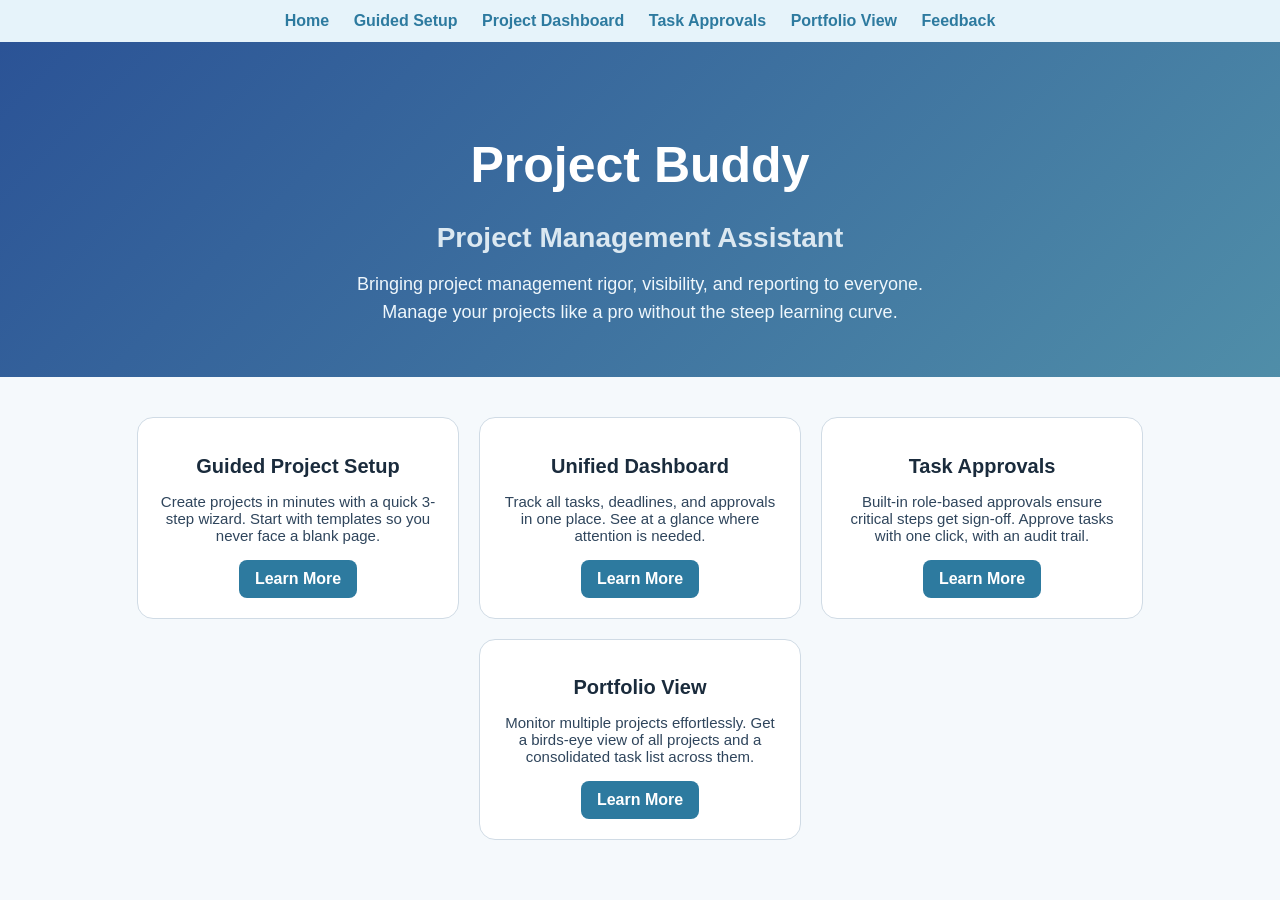
==== index.html @ eb144e1d "Add files via upload" ====
<!DOCTYPE html>
<html lang="en">
<head>
  <meta charset="UTF-8" />
  <meta name="viewport" content="width=device-width, initial-scale=1.0" />
  <title>Project Buddy – Home</title>
  <!-- Link to shared CSS -->
  <link rel="stylesheet" href="style.css" />
</head>
<body>
  <!-- Top Navigation Bar (on every page) -->
  <nav class="topnav">
    <a href="index.html" class="active">Home</a>
    <a href="guided-setup.html">Guided Setup</a>
    <a href="project-dashboard.html">Project Dashboard</a>
    <a href="task-approval.html">Task Approvals</a>
    <a href="portfolio.html">Portfolio View</a>
    <a href="feedback.html">Feedback</a>
  </nav>

  <!-- Hero Section: Title & subtitle -->
  <header class="hero">
    <h1 class="hero-title">Project Buddy</h1>
    <p class="hero-subtitle">Project Management Assistant</p>
    <p class="hero-description">
      Bringing project management rigor, visibility, and reporting to everyone.<br>
      Manage your projects like a pro without the steep learning curve.
    </p>
  </header>

  <!-- Feature Overview Section: Cards linking to feature pages -->
  <section class="features">
    <div class="feature-card">
      <h2>Guided Project Setup</h2>
      <p>Create projects in minutes with a quick 3-step wizard. Start with templates so you never face a blank page.</p>
      <a class="button" href="guided-setup.html">Learn More</a>
    </div>
    <div class="feature-card">
      <h2>Unified Dashboard</h2>
      <p>Track all tasks, deadlines, and approvals in one place. See at a glance where attention is needed.</p>
      <a class="button" href="project-dashboard.html">Learn More</a>
    </div>
    <div class="feature-card">
      <h2>Task Approvals</h2>
      <p>Built-in role-based approvals ensure critical steps get sign-off. Approve tasks with one click, with an audit trail.</p>
      <a class="button" href="task-approval.html">Learn More</a>
    </div>
    <div class="feature-card">
      <h2>Portfolio View</h2>
      <p>Monitor multiple projects effortlessly. Get a birds-eye view of all projects and a consolidated task list across them.</p>
      <a class="button" href="portfolio.html">Learn More</a>
    </div>
  </section>
</body>
</html>
---- style.css ----
/* General page styles */
body {
  margin: 0;
  font-family: Arial, sans-serif;
  background: #f5f9fc;
  color: #1a2b3c;
}

/* Top Navigation Bar */
.topnav {
  background: #e6f3fa;
  padding: 12px;
  text-align: center;
  position: sticky; /* sticks the nav to top on scroll */
  top: 0;
}
.topnav a {
  margin: 0 10px;
  text-decoration: none;
  color: #2d7a9f;
  font-weight: 600;
  transition: color 0.3s;
}
.topnav a:hover {
  color: #1e5e77; /* darker on hover */
}

/* Hero section (Home page) */
.hero {
  background: linear-gradient(135deg, #2b5396 0%, #2b7696d1 100%);
  color: #ffffff;
  text-align: center;
  padding: 60px 20px 50px;
}
.hero-title {
  font-size: 50px;
  font-weight: 900;
  margin-bottom: 12px;
}
.hero-subtitle {
  font-size: 28px;
  font-weight: 600;
  margin-bottom: 16px;
  color: #dbe8f1;
}
.hero-description {
  font-size: 18px;
  max-width: 700px;
  margin: 0 auto;
  line-height: 1.6;
  color: #eff7fc;
}

/* Feature cards (Home page) */
.features {
  display: flex;
  flex-wrap: wrap;
  justify-content: center;
  gap: 20px;
  padding: 40px 20px;
}
.feature-card {
  background: #fff;
  border: 1px solid #d0dbe5;
  border-radius: 16px;
  padding: 20px;
  max-width: 280px;
  text-align: center;
  transition: transform 0.3s, box-shadow 0.3s;
}
.feature-card h2 {
  font-size: 20px;
  margin-bottom: 12px;
}
.feature-card p {
  font-size: 15px;
  color: #2f455c;
  margin-bottom: 16px;
}
.feature-card .button {
  display: inline-block;
  padding: 10px 16px;
  background: #2d7a9f;
  color: #fff;
  text-decoration: none;
  border-radius: 8px;
  font-weight: 600;
}
.feature-card .button:hover {
  background: #23627a;
}
.feature-card:hover {
  transform: translateY(-4px);
  box-shadow: 0 6px 16px rgba(0, 0, 0, 0.1);
}

/* Content container for feature pages */
.content {
  max-width: 800px;
  margin: 30px auto;
  padding: 0 20px 60px;
}
.content h1 {
  font-size: 32px;
  margin-bottom: 16px;
}
.content p, .content li {
  font-size: 16px;
  line-height: 1.6;
  color: #2f455c;
}
.content li {
  margin-bottom: 8px;
}

/* Image container (for placeholder or future screenshots) */
.image-container {
  text-align: center;
  margin: 20px 0;
}
.image-container img {
  max-width: 100%;
  height: auto;
  border: 1px solid #d0dbe5;
  border-radius: 8px;
  box-shadow: 0 4px 16px rgba(0,0,0,0.08);
}

/* Make layout responsive on smaller screens */
@media (max-width: 768px) {
  .features {
    flex-direction: column;
    align-items: center;
  }
  .feature-card {
    width: 90%;
  }
  .hero-title {
    font-size: 36px;
  }
}
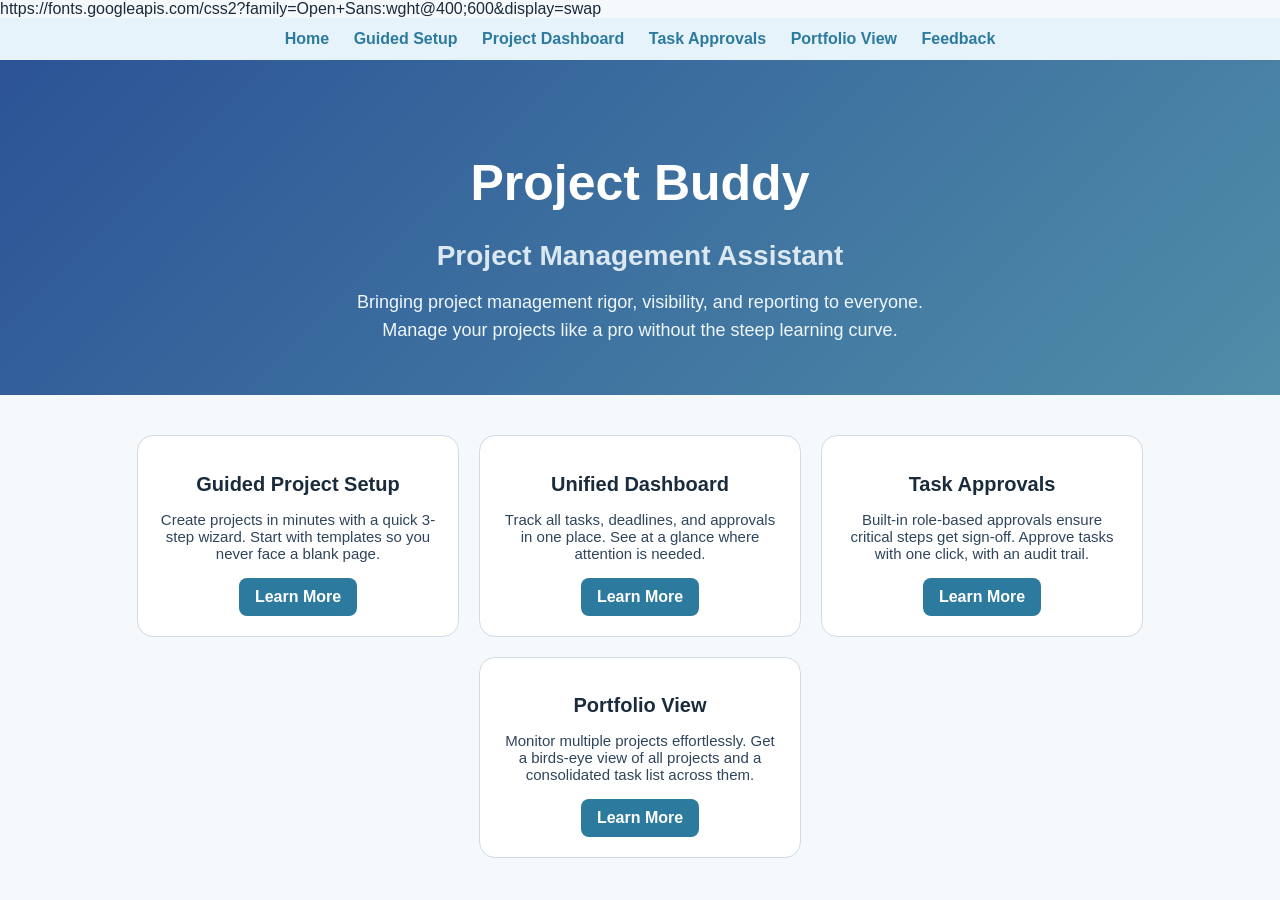
==== commit 14d4bdd7: "Update index.html" ====
--- a/index.html
+++ b/index.html
@@ -4,6 +4,7 @@
   <meta charset="UTF-8" />
   <meta name="viewport" content="width=device-width, initial-scale=1.0" />
   <title>Project Buddy – Home</title>
+  https://fonts.googleapis.com/css2?family=Open+Sans:wght@400;600&display=swap
   <!-- Link to shared CSS -->
   <link rel="stylesheet" href="style.css" />
 </head>
@@ -52,4 +53,4 @@
     </div>
   </section>
 </body>
-</html>+</html>
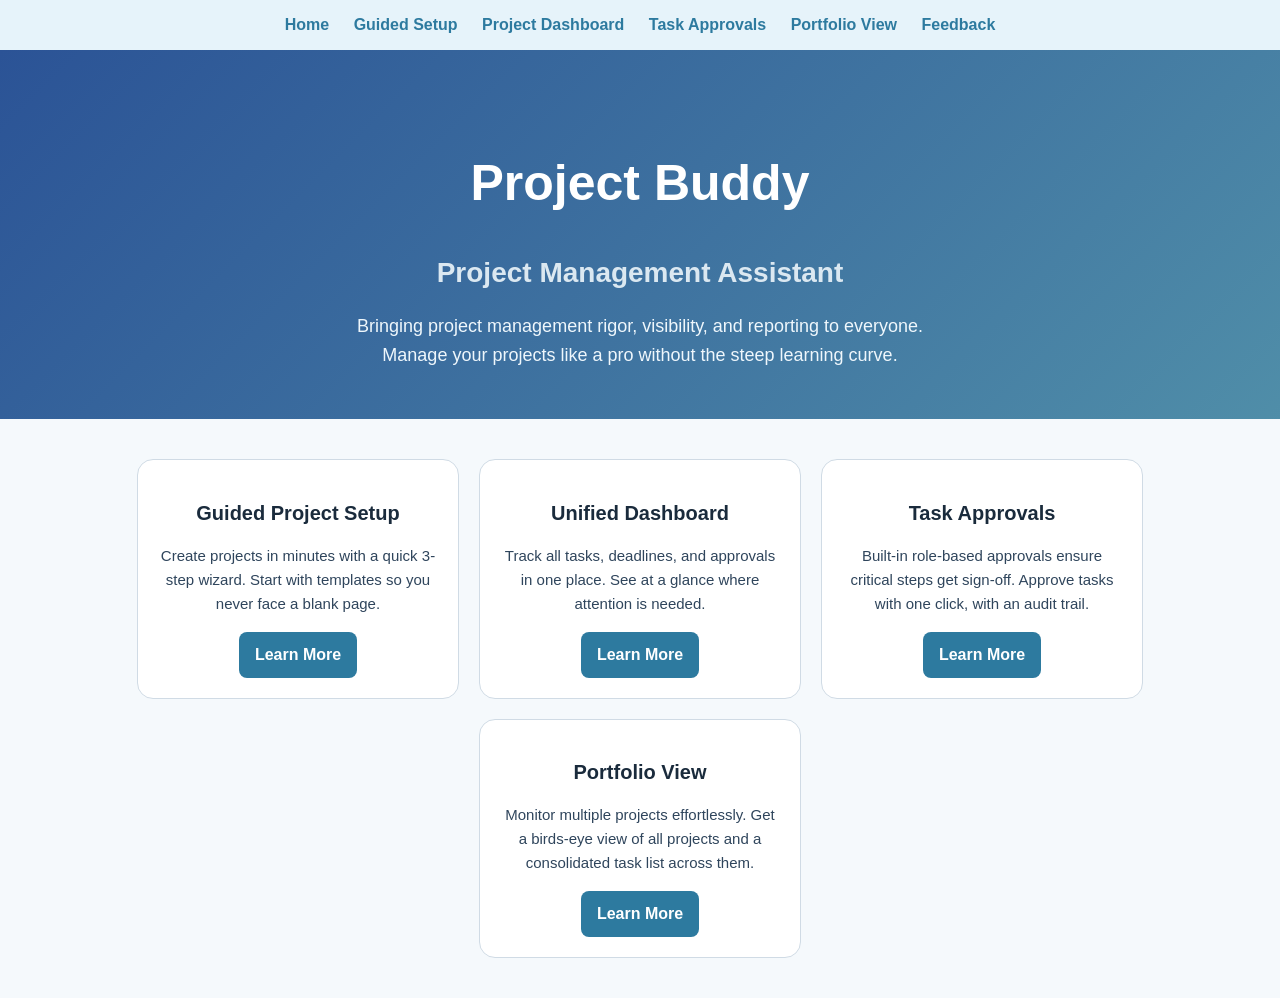
==== commit 3c0a052a: "Update index.html" ====
--- a/index.html
+++ b/index.html
@@ -4,7 +4,6 @@
   <meta charset="UTF-8" />
   <meta name="viewport" content="width=device-width, initial-scale=1.0" />
   <title>Project Buddy – Home</title>
-  https://fonts.googleapis.com/css2?family=Open+Sans:wght@400;600&display=swap
   <!-- Link to shared CSS -->
   <link rel="stylesheet" href="style.css" />
 </head>
--- a/style.css
+++ b/style.css
@@ -1,4 +1,11 @@
 /* General page styles */
+/* Use Open Sans font for all text */
+body {
+  font-family: 'Open Sans', Arial, sans-serif;
+  /* You can also set a comfortable base font size and line height for readability */
+  font-size: 16px;
+  line-height: 1.6;
+}
 body {
   margin: 0;
   font-family: Arial, sans-serif;
@@ -138,4 +145,4 @@
   .hero-title {
     font-size: 36px;
   }
-}+}
